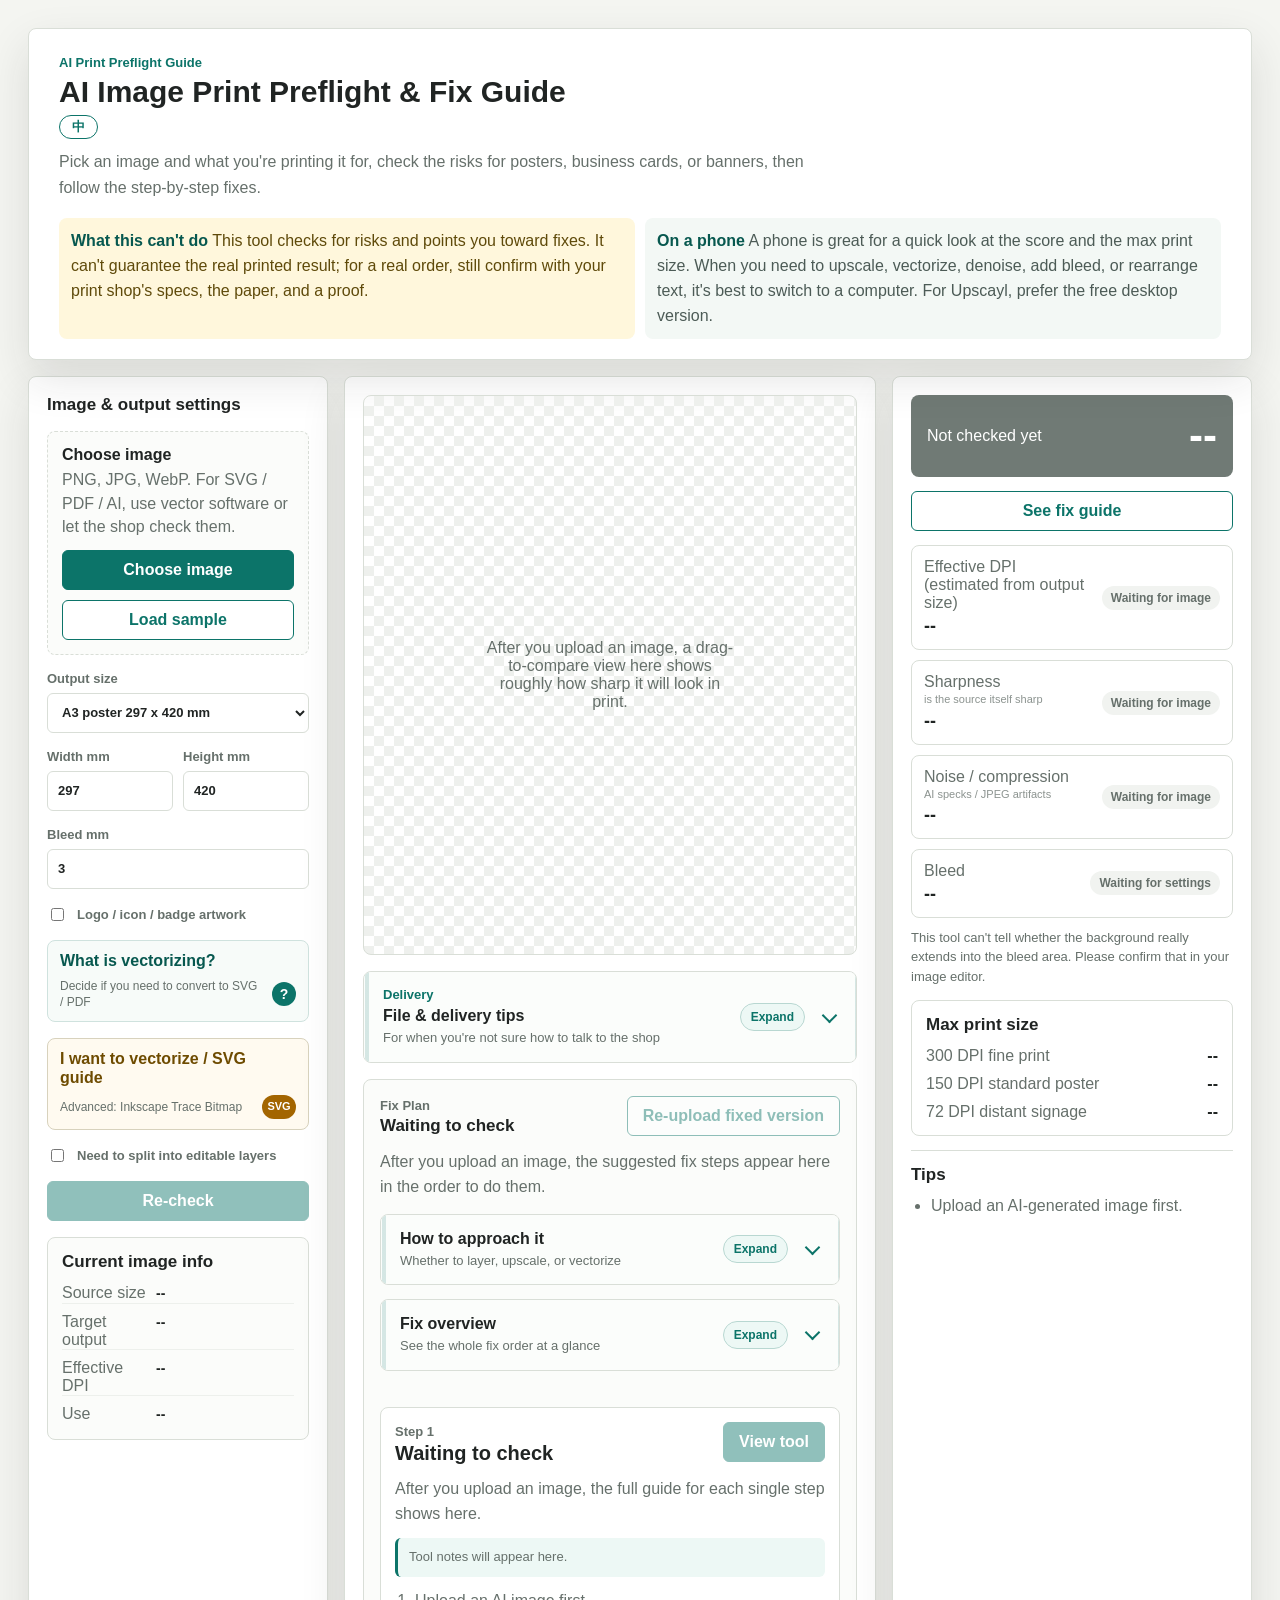
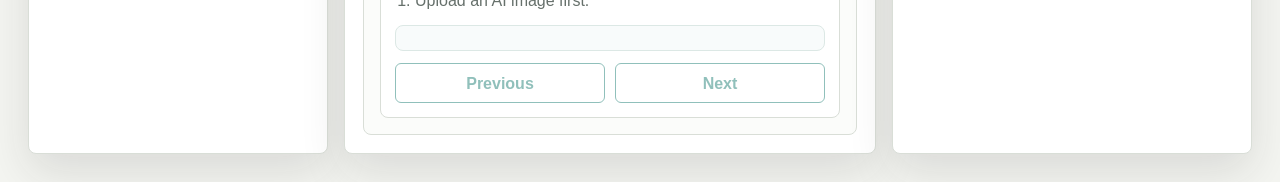
==== index.en.html @ 2667e07f "依專業印刷師回饋大改：尺寸驅動 DPI、印刷後預測對比、移除玄/假指標 - 有效 DPI 改為依輸出尺寸自動判定門檻（一般 300 為準，大圖才放寬），移除沒人懂的「觀看距離」下拉 - 中間預覽改成可" ====
<!doctype html>
<html lang="en">
  <head>
    <meta charset="utf-8" />
    <meta name="viewport" content="width=device-width, initial-scale=1" />
    <title>AI Image Print Preflight & Fix Guide</title>
    <link rel="stylesheet" href="styles.css" />
  </head>
  <body>
    <main class="app">
      <section class="workspace">
        <section class="hero-panel">
          <div class="hero-copy">
            <p class="eyebrow">AI Print Preflight Guide</p>
            <h1>AI Image Print Preflight & Fix Guide</h1>
            <a class="lang-switch" href="./index.html">中</a>
            <p>Pick an image and what you're printing it for, check the risks for posters, business cards, or banners, then follow the step-by-step fixes.</p>
          </div>
          <div class="hero-notes">
            <p><strong>What this can't do</strong> This tool checks for risks and points you toward fixes. It can't guarantee the real printed result; for a real order, still confirm with your print shop's specs, the paper, and a proof.</p>
            <p><strong>On a phone</strong> A phone is great for a quick look at the score and the max print size. When you need to upscale, vectorize, denoise, add bleed, or rearrange text, it's best to switch to a computer. For Upscayl, prefer the free desktop version.</p>
          </div>
        </section>

        <section class="content-grid">
          <aside class="settings">
            <h2>Image & output settings</h2>
            <div class="side-upload" id="dropZone">
              <input id="fileInput" type="file" accept="image/png,image/jpeg,image/webp" />
              <div>
                <strong>Choose image</strong>
                <span>PNG, JPG, WebP. For SVG / PDF / AI, use vector software or let the shop check them.</span>
              </div>
              <div class="side-upload-actions">
                <button class="primary-button" type="button" id="pickFile">Choose image</button>
                <button class="ghost-button" type="button" id="loadSample">Load sample</button>
              </div>
            </div>

            <label>
              Output size
              <select id="preset">
                <option value="a3">A3 poster 297 x 420 mm</option>
                <option value="a2">A2 poster 420 x 594 mm</option>
                <option value="a1">A1 poster 594 x 841 mm</option>
                <option value="business-card">Business card 90 x 54 mm</option>
                <option value="banner">Banner 3000 x 900 mm</option>
                <option value="custom">Custom size</option>
              </select>
            </label>

            <div class="two-cols">
              <label>
                Width mm
                <input id="widthMm" type="number" min="1" step="1" value="297" />
              </label>
              <label>
                Height mm
                <input id="heightMm" type="number" min="1" step="1" value="420" />
              </label>
            </div>

            <label>
              Bleed mm
              <input id="bleedMm" type="number" min="0" step="0.5" value="3" />
            </label>

            <div class="switch-row">
              <input id="isLogoAsset" type="checkbox" />
              <label for="isLogoAsset">Logo / icon / badge artwork</label>
            </div>

            <button class="inline-help-button" id="openVectorModal" type="button">
              <span>What is vectorizing?</span>
              <small>Decide if you need to convert to SVG / PDF</small>
            </button>

            <button class="inline-help-button secondary-help" id="openVectorTutorial" type="button">
              <span>I want to vectorize / SVG guide</span>
              <small>Advanced: Inkscape Trace Bitmap</small>
            </button>

            <div class="switch-row">
              <input id="needsEditableLayers" type="checkbox" />
              <label for="needsEditableLayers">Need to split into editable layers</label>
            </div>

            <button class="primary-button full" id="analyzeButton" type="button" disabled>Re-check</button>

            <div class="info-card side-info">
              <h2>Current image info</h2>
              <div class="info-grid">
                <div><span>Source size</span><strong id="infoPixels">--</strong></div>
                <div><span>Target output</span><strong id="infoTarget">--</strong></div>
                <div><span>Effective DPI</span><strong id="infoDpi">--</strong></div>
                <div><span>Use</span><strong id="infoUse">--</strong></div>
              </div>
            </div>
          </aside>

          <section class="preview">
            <div class="preview-frame" id="previewFrame">
              <div class="print-sim" id="printSim" hidden>
                <img class="sim-layer sim-actual" id="simActual" alt="" />
                <img class="sim-layer sim-ideal" id="previewImage" alt="" />
                <div class="sim-divider" id="simDivider"></div>
                <input id="simSlider" class="sim-slider" type="range" min="0" max="100" value="50" aria-label="Drag to compare sharpness" />
                <span class="sim-tag sim-tag-left" id="simTagLeft">On screen</span>
                <span class="sim-tag sim-tag-right" id="simTagRight">In print</span>
              </div>
              <div id="emptyState" class="empty-state">After you upload an image, a drag-to-compare view here shows roughly how sharp it will look in print.</div>
            </div>
            <p class="sim-caption" id="simCaption" hidden></p>
            <canvas id="analysisCanvas"></canvas>

            <details class="delivery-card compact-details">
              <summary>
                <span>
                  <p class="eyebrow">Delivery</p>
                  <strong>File & delivery tips</strong>
                  <small>For when you're not sure how to talk to the shop</small>
                </span>
                <em data-open="Collapse">Expand</em>
              </summary>
              <div class="details-body">
                <p class="eyebrow">Delivery</p>
                <h2>File & delivery tips</h2>
                <p>This tool doesn't create .ai files or print-ready PDFs for you. When you're new to printing, don't lead with a pile of pro spec terms. Just ask the print shop to confirm whether your adjusted image can be printed as-is, or to convert it to a printable format, and ask if there's an extra handling fee.</p>
                <div class="delivery-grid">
                  <article>
                    <h3>What to say (beginner-friendly)</h3>
                    <ul>
                      <li>"Could you help me confirm whether this image can be printed?"</li>
                      <li>"If it needs converting to a format you can print, please convert it and let me know the cost."</li>
                      <li>"If there's a problem with resolution, bleed, or trimming, just tell me what I need to change."</li>
                    </ul>
                  </article>
                </div>
              </div>
            </details>

            <div class="fix-card" id="fixCard">
              <div class="fix-heading">
                <div>
                  <p class="eyebrow">Fix Plan</p>
                  <h2 id="fixTitle">Waiting to check</h2>
                </div>
                <div class="fix-actions">
                  <button id="reuploadFixed" class="ghost-button" type="button" disabled>Re-upload fixed version</button>
                </div>
              </div>
              <p id="fixSummary">After you upload an image, the suggested fix steps appear here in the order to do them.</p>
              <details class="workflow-card compact-details">
                <summary>
                  <span>
                    <strong>How to approach it</strong>
                    <small>Whether to layer, upscale, or vectorize</small>
                  </span>
                  <em data-open="Collapse">Expand</em>
                </summary>
                <div class="details-body">
                  <p id="workflowSummary">After you upload an image, this suggests whether to split layers first, upscale first, or vectorize, based on your use.</p>
                  <ol id="workflowSteps">
                    <li>Upload an AI image first.</li>
                  </ol>
                </div>
              </details>
              <details class="fix-overview-card compact-details">
                <summary>
                  <span>
                    <strong>Fix overview</strong>
                    <small>See the whole fix order at a glance</small>
                  </span>
                  <em data-open="Collapse">Expand</em>
                </summary>
                <div class="details-body">
                  <ol class="fix-overview" id="fixSteps">
                    <li>Upload an AI image first.</li>
                  </ol>
                </div>
              </details>
              <div class="fix-tabs" id="fixTabs" role="tablist" aria-label="Fix step tabs"></div>
              <article class="fix-detail">
                <div class="fix-detail-heading">
                  <div>
                    <p class="eyebrow" id="fixStepLabel">Step 1</p>
                    <h3 id="fixStepTitle">Waiting to check</h3>
                  </div>
                  <button id="fixLink" class="primary-button" type="button" disabled>View tool</button>
                </div>
                <p id="fixStepSummary">After you upload an image, the full guide for each single step shows here.</p>
                <div class="trust-note" id="fixStepTrustNote">Tool notes will appear here.</div>
                <ol id="fixStepList">
                  <li>Upload an AI image first.</li>
                </ol>
                <div class="fix-extra-guides" id="fixExtraGuides"></div>
                <div class="step-nav">
                  <button id="fixPrev" class="ghost-button" type="button" disabled>Previous</button>
                  <button id="fixNext" class="ghost-button" type="button" disabled>Next</button>
                </div>
              </article>
            </div>
          </section>

          <section class="results">
            <div class="score-band" id="scoreBand">
              <span id="scoreLabel">Not checked yet</span>
              <strong id="scoreValue">--</strong>
            </div>

            <div class="report-actions">
              <a class="ghost-button jump-fix" href="#fixCard">See fix guide</a>
            </div>

            <div class="metric-list">
              <article class="metric">
                <div>
                  <span>Effective DPI (estimated from output size)</span>
                  <strong id="dpiMetric">--</strong>
                </div>
                <em id="dpiStatus">Waiting for image</em>
              </article>
              <article class="metric">
                <div>
                  <span>Sharpness<small>is the source itself sharp</small></span>
                  <strong id="sharpMetric">--</strong>
                </div>
                <em id="sharpStatus">Waiting for image</em>
              </article>
              <article class="metric">
                <div>
                  <span>Noise / compression<small>AI specks / JPEG artifacts</small></span>
                  <strong id="noiseMetric">--</strong>
                </div>
                <em id="noiseStatus">Waiting for image</em>
              </article>
              <article class="metric">
                <div>
                  <span>Bleed</span>
                  <strong id="bleedMetric">--</strong>
                </div>
                <em id="bleedStatus">Waiting for settings</em>
              </article>
            </div>

            <p class="small-note">This tool can't tell whether the background really extends into the bleed area. Please confirm that in your image editor.</p>

            <div class="print-size-card">
              <h2>Max print size</h2>
              <div class="size-list">
                <div><span>300 DPI fine print</span><strong id="size300">--</strong></div>
                <div><span>150 DPI standard poster</span><strong id="size150">--</strong></div>
                <div><span>72 DPI distant signage</span><strong id="size72">--</strong></div>
              </div>
            </div>

            <div class="advice">
              <h2>Tips</h2>
              <ul id="adviceList">
                <li>Upload an AI-generated image first.</li>
              </ul>
            </div>
          </section>
        </section>
      </section>
    </main>

    <div class="custom-modal-overlay" id="vectorModal" role="dialog" aria-modal="true" aria-labelledby="vectorModalTitle" hidden>
      <section class="custom-modal vector-modal" role="document">
        <button class="modal-close-button" id="closeVectorModal" type="button" aria-label="Close vectorizing help">×</button>
        <p class="eyebrow">Vector Guide</p>
        <h2 id="vectorModalTitle">What is vectorizing?</h2>
        <p class="modal-lead">Vectorizing redraws a pixel-based image like PNG / JPG into lines, nodes, and color shapes. Once it works, a logo, icon, or badge can be scaled up a lot without the edges going blurry from too few pixels. But it's an advanced option, not a must for printing; in most cases it's faster to raise the resolution first and export a high-resolution PNG / PDF.</p>
        <div class="vector-decision-grid">
          <section>
            <h3>Good candidates for vectorizing</h3>
            <ul>
              <li>Clear edges, clean background.</li>
              <li>Simple color blocks, roughly 8 to 16 colors.</li>
              <li>Logos, icons, badges, silhouettes, or flat symbols.</li>
            </ul>
          </section>
          <section>
            <h3>Don't force these</h3>
            <ul>
              <li>Thickly painted characters, photos, smoke, lots of light and shadow.</li>
              <li>Fine gradients or textures that turn into tons of color blocks.</li>
              <li>When the result looks messy or the file is huge, use a high-resolution PNG / PDF instead.</li>
            </ul>
          </section>
        </div>
        <div class="vector-modal-note">
          <strong>Do I still need to fix resolution after vectorizing?</strong>
          <p>If you've successfully converted to a clean, pure vector SVG / PDF, that graphic itself usually doesn't need a DPI fix. If your artwork still has a raster background, photos, or textures, or you'll export as PNG in the end, come back to this tool to check the resolution.</p>
        </div>
        <div class="modal-actions">
          <button class="ghost-button" id="openVectorTutorialFromModal" type="button">I want to vectorize</button>
          <button class="primary-button" id="vectorModalDone" type="button">Got it</button>
        </div>
      </section>
    </div>

    <div class="custom-modal-overlay" id="guideModal" role="dialog" aria-modal="true" aria-labelledby="guideModalTitle" hidden>
      <section class="custom-modal guide-modal" role="document">
        <button class="modal-close-button" id="closeGuideModal" type="button" aria-label="Close guide">×</button>
        <p class="eyebrow" id="guideModalEyebrow">Guide</p>
        <h2 id="guideModalTitle">Guide</h2>
        <p class="modal-lead" id="guideModalSummary"></p>
        <div class="guide-modal-content" id="guideModalContent"></div>
        <div class="modal-actions">
          <button class="primary-button" id="guideModalDone" type="button">Got it</button>
        </div>
      </section>
    </div>

    <dialog id="toolDialog" class="tool-dialog">
      <form method="dialog">
        <p class="eyebrow">Tool Notice</p>
        <h2 id="dialogTitle">Go to the fix tool</h2>
        <p id="dialogSummary"></p>
        <div class="trust-note" id="dialogTrustNote"></div>
        <div class="dialog-actions">
          <button class="ghost-button" value="cancel" type="submit">Maybe later</button>
          <button id="confirmOpenTool" class="primary-button" value="confirm" type="button">Go</button>
        </div>
      </form>
    </dialog>
    <script src="app.en.js"></script>
  </body>
</html>
---- styles.css ----
:root {
  --bg: #f4f5f1;
  --panel: #ffffff;
  --ink: #202423;
  --muted: #66706b;
  --line: #d9ded7;
  --accent: #0c7469;
  --accent-dark: #07584f;
  --amber: #a86405;
  --red: #b83232;
  --green: #168251;
  --shadow: 0 18px 45px rgba(32, 36, 35, 0.12);
}

* {
  box-sizing: border-box;
}

body {
  margin: 0;
  color: var(--ink);
  background: var(--bg);
  font-family: "Segoe UI", "Noto Sans TC", Arial, sans-serif;
}

html {
  scroll-behavior: smooth;
}

button,
input,
select {
  font: inherit;
}

button {
  line-height: 1.2;
}

.app {
  min-height: 100vh;
  padding: 28px;
}

.workspace {
  max-width: 1400px;
  margin: 0 auto;
}

.hero-panel,
.settings,
.preview,
.results {
  background: var(--panel);
  border: 1px solid var(--line);
  border-radius: 8px;
  box-shadow: var(--shadow);
}

.eyebrow {
  margin: 0 0 5px;
  color: var(--accent);
  font-size: 13px;
  font-weight: 700;
  letter-spacing: 0;
}

h1,
h2 {
  margin: 0;
  letter-spacing: 0;
}

h1 {
  font-size: 30px;
}

h2 {
  font-size: 17px;
}

.hero-panel {
  position: relative;
  display: grid;
  align-items: center;
  gap: 18px 24px;
  padding: 26px 30px 20px;
}

.hero-copy {
  min-width: 0;
}

.hero-copy p:last-child {
  max-width: 760px;
  margin: 10px 0 0;
  color: var(--muted);
  line-height: 1.6;
}

.hero-notes {
  display: grid;
  grid-template-columns: 1fr 1fr;
  gap: 10px;
}

.hero-notes p {
  margin: 0;
  border-radius: 8px;
  padding: 11px 12px;
  color: #4c5b56;
  background: #f3f8f5;
  line-height: 1.55;
}

.hero-notes p:first-child {
  color: #5f4a0a;
  background: #fff7dc;
}

.hero-notes strong {
  color: var(--accent-dark);
}

#fileInput {
  display: none;
}

.side-upload {
  display: flex;
  flex-direction: column;
  gap: 12px;
  border: 1px dashed var(--line);
  border-radius: 8px;
  padding: 14px;
  background: #fbfcfa;
}

.side-upload.dragging {
  border-color: var(--accent);
  background: #edf8f5;
}

.side-upload div:first-of-type {
  display: flex;
  flex-direction: column;
  gap: 4px;
}

.side-upload span {
  color: var(--muted);
  line-height: 1.45;
}

.side-upload-actions {
  display: grid;
  grid-template-columns: 1fr;
  gap: 10px;
}

.metric span,
.advice li,
label {
  color: var(--muted);
}

.primary-button,
.ghost-button {
  display: inline-grid;
  place-items: center;
  min-height: 40px;
  border: 1px solid var(--accent);
  border-radius: 6px;
  padding: 0 15px;
  cursor: pointer;
  font-weight: 700;
  text-align: center;
  text-decoration: none;
}

.primary-button {
  color: #fff;
  background: var(--accent);
}

.primary-button:hover {
  background: var(--accent-dark);
}

.ghost-button {
  color: var(--accent);
  background: #fff;
}

button:disabled {
  cursor: not-allowed;
  opacity: 0.45;
}

.content-grid {
  display: grid;
  grid-template-columns: 300px minmax(360px, 1fr) 360px;
  gap: 16px;
  margin-top: 16px;
}

.settings,
.preview,
.results {
  padding: 18px;
}

.settings {
  display: flex;
  flex-direction: column;
  gap: 16px;
}

label {
  display: flex;
  flex-direction: column;
  gap: 7px;
  font-size: 13px;
  font-weight: 700;
}

select,
input[type="number"] {
  width: 100%;
  min-height: 40px;
  border: 1px solid var(--line);
  border-radius: 6px;
  padding: 0 10px;
  color: var(--ink);
  background: #fff;
}

.two-cols {
  display: grid;
  grid-template-columns: 1fr 1fr;
  gap: 10px;
}

.switch-row {
  display: flex;
  align-items: center;
  gap: 10px;
}

.switch-row label {
  display: block;
}

.inline-help-button {
  display: grid;
  grid-template-columns: minmax(0, 1fr) auto;
  gap: 8px;
  align-items: center;
  width: 100%;
  min-height: 48px;
  border: 1px solid #cfe2de;
  border-radius: 8px;
  padding: 10px 12px;
  color: var(--accent-dark);
  background: #f7fbf9;
  cursor: pointer;
  text-align: left;
}

.inline-help-button::after {
  content: "?";
  display: grid;
  place-items: center;
  width: 24px;
  height: 24px;
  border-radius: 999px;
  color: #fff;
  background: var(--accent);
  font-size: 14px;
  font-weight: 700;
}

.inline-help-button:hover,
.inline-help-button:focus-visible {
  border-color: #9ec8c0;
  background: #edf8f5;
  outline: none;
}

.inline-help-button span,
.inline-help-button small {
  grid-column: 1;
}

.inline-help-button span {
  font-weight: 700;
}

.inline-help-button small {
  color: var(--muted);
  font-size: 12px;
  line-height: 1.35;
}

.inline-help-button.secondary-help {
  border-color: #d8d2bd;
  background: #fffaf0;
  color: #6e4b00;
}

.inline-help-button.secondary-help::after {
  content: "SVG";
  width: 34px;
  border-radius: 999px;
  background: #a36500;
  font-size: 11px;
}

.inline-help-button.secondary-help:hover,
.inline-help-button.secondary-help:focus-visible {
  border-color: #c8a96b;
  background: #fff4d8;
}

.full {
  width: 100%;
}

.preview {
  min-width: 0;
  display: flex;
  flex-direction: column;
  gap: 16px;
}

.preview-frame {
  position: relative;
  display: grid;
  place-items: center;
  min-height: 560px;
  overflow: hidden;
  border: 1px solid var(--line);
  border-radius: 8px;
  background:
    linear-gradient(45deg, #eef0ed 25%, transparent 25%),
    linear-gradient(-45deg, #eef0ed 25%, transparent 25%),
    linear-gradient(45deg, transparent 75%, #eef0ed 75%),
    linear-gradient(-45deg, transparent 75%, #eef0ed 75%);
  background-position: 0 0, 0 10px, 10px -10px, -10px 0;
  background-size: 20px 20px;
}

.info-card,
.workflow-card,
.delivery-card,
.fix-overview-card,
.print-size-card,
.report-card {
  border: 1px solid var(--line);
  border-radius: 8px;
  padding: 14px;
}

.info-grid {
  display: grid;
  grid-template-columns: repeat(4, 1fr);
  gap: 10px;
  margin-top: 12px;
}

.info-grid div {
  display: flex;
  flex-direction: column;
  gap: 4px;
  min-width: 0;
}

.info-grid span,
.small-note {
  color: var(--muted);
}

.info-grid strong {
  overflow-wrap: anywhere;
}

.side-info {
  background: #fbfcfa;
}

.side-info .info-grid {
  display: flex;
  flex-direction: column;
  gap: 0;
}

.side-info .info-grid div {
  display: grid;
  grid-template-columns: 86px minmax(0, 1fr);
  gap: 8px;
  border-top: 1px solid #edf0ec;
  padding: 9px 0 0;
}

.side-info .info-grid div:first-child {
  border-top: 0;
  padding-top: 0;
}

.side-info .info-grid strong {
  font-size: 14px;
  line-height: 1.4;
}

.compact-details {
  padding: 0;
  overflow: hidden;
  background: #fff;
  transition: border-color 0.15s ease, box-shadow 0.15s ease;
}

.compact-details summary {
  position: relative;
  display: grid;
  grid-template-columns: minmax(0, 1fr) auto 24px;
  gap: 12px;
  align-items: center;
  min-height: 62px;
  border: 1px solid transparent;
  padding: 14px 14px 14px 18px;
  cursor: pointer;
  list-style: none;
  background:
    linear-gradient(90deg, rgba(12, 116, 105, 0.16) 0 4px, transparent 4px),
    #fbfdfb;
  transition: background 0.15s ease, border-color 0.15s ease;
}

.compact-details:hover {
  border-color: #b8d7d1;
  box-shadow: 0 10px 28px rgba(32, 36, 35, 0.08);
}

.compact-details summary:hover,
.compact-details summary:focus-visible {
  background:
    linear-gradient(90deg, var(--accent) 0 4px, transparent 4px),
    #f1faf7;
  outline: none;
}

.compact-details summary::after {
  content: "";
  width: 9px;
  height: 9px;
  border-right: 2px solid var(--accent);
  border-bottom: 2px solid var(--accent);
  justify-self: center;
  transform: translateY(-2px) rotate(45deg);
  transition: transform 0.15s ease;
}

.compact-details summary::-webkit-details-marker {
  display: none;
}

.compact-details summary::marker {
  content: "";
}

.compact-details summary span {
  min-width: 0;
}

.compact-details summary strong {
  display: block;
}

.compact-details summary small {
  display: block;
  margin-top: 4px;
  color: var(--muted);
  font-size: 13px;
  line-height: 1.35;
}

.compact-details summary em {
  display: inline-grid;
  place-items: center;
  min-height: 28px;
  border: 1px solid #b8d7d1;
  border-radius: 999px;
  padding: 0 10px;
  color: var(--accent);
  background: #edf8f5;
  font-size: 12px;
  font-style: normal;
  font-weight: 700;
  text-align: right;
  white-space: nowrap;
}

.compact-details[open] summary em {
  color: #fff;
  background: var(--accent);
  font-size: 0;
}

.compact-details[open] summary em::before {
  content: attr(data-open);
  font-size: 13px;
}

.compact-details[open] summary::after {
  transform: translateY(2px) rotate(225deg);
}

.compact-details[open] summary {
  border-bottom: 1px solid var(--line);
  background:
    linear-gradient(90deg, var(--accent) 0 4px, transparent 4px),
    #f7fbf9;
}

.details-body {
  padding: 16px 18px 18px;
}

.workflow-card {
  background: #fffdfa;
}

.workflow-card p {
  margin: 10px 0 0;
  color: var(--muted);
  line-height: 1.55;
}

.workflow-card ol {
  display: grid;
  gap: 8px;
  margin: 12px 0 0;
  padding-left: 20px;
  color: var(--muted);
}

.workflow-card li {
  line-height: 1.55;
}

.delivery-card {
  background: #f8fbfb;
}

.delivery-card .details-body > p {
  margin: 8px 0 0;
  color: var(--muted);
  line-height: 1.6;
}

.delivery-grid {
  display: grid;
  grid-template-columns: 1fr;
  gap: 10px;
}

.delivery-grid article {
  border: 1px solid var(--line);
  border-radius: 8px;
  padding: 12px;
  background: #fff;
}

.delivery-grid h3 {
  margin: 0;
  font-size: 15px;
}

.delivery-grid ul {
  display: flex;
  flex-direction: column;
  gap: 7px;
  margin: 10px 0 0;
  padding-left: 18px;
  color: var(--muted);
}

.delivery-grid li {
  line-height: 1.5;
}

.print-sim {
  position: relative;
  max-width: 100%;
  overflow: hidden;
  border-radius: 6px;
  box-shadow: 0 1px 6px rgba(0, 0, 0, 0.18);
  touch-action: none;
  background: #fff;
}

.sim-layer {
  position: absolute;
  inset: 0;
  width: 100%;
  height: 100%;
  display: block;
  object-fit: fill;
}

#previewImage {
  z-index: 2;
}

.sim-actual {
  z-index: 1;
}

.sim-divider {
  position: absolute;
  top: 0;
  bottom: 0;
  width: 2px;
  margin-left: -1px;
  background: #fff;
  box-shadow: 0 0 0 1px rgba(0, 0, 0, 0.45);
  pointer-events: none;
  z-index: 3;
}

.sim-slider {
  position: absolute;
  left: 0;
  top: 50%;
  transform: translateY(-50%);
  width: 100%;
  height: 44px;
  margin: 0;
  background: transparent;
  -webkit-appearance: none;
  appearance: none;
  cursor: ew-resize;
  z-index: 4;
}

.sim-slider::-webkit-slider-runnable-track {
  background: transparent;
  height: 44px;
}

.sim-slider::-moz-range-track {
  background: transparent;
  height: 44px;
}

.sim-slider::-webkit-slider-thumb {
  -webkit-appearance: none;
  appearance: none;
  width: 24px;
  height: 24px;
  border-radius: 50%;
  background: #fff;
  border: 2px solid var(--accent);
  cursor: ew-resize;
  box-shadow: 0 1px 3px rgba(0, 0, 0, 0.35);
}

.sim-slider::-moz-range-thumb {
  width: 24px;
  height: 24px;
  border-radius: 50%;
  background: #fff;
  border: 2px solid var(--accent);
  cursor: ew-resize;
  box-shadow: 0 1px 3px rgba(0, 0, 0, 0.35);
}

.sim-tag {
  position: absolute;
  top: 10px;
  max-width: 46%;
  padding: 6px 12px;
  font-size: 15px;
  font-weight: 600;
  line-height: 1.2;
  border-radius: 999px;
  background: rgba(0, 0, 0, 0.62);
  color: #fff;
  pointer-events: none;
  z-index: 3;
  transition: opacity 0.12s ease;
}

.sim-tag-left {
  left: 8px;
}

.sim-tag-right {
  right: 8px;
}

.sim-caption {
  margin: 0;
  font-size: 13px;
  line-height: 1.55;
  color: var(--muted);
}

.empty-state {
  max-width: 250px;
  color: var(--muted);
  text-align: center;
}

#analysisCanvas {
  display: none;
}

.results {
  display: flex;
  flex-direction: column;
  gap: 14px;
}

.score-band {
  display: grid;
  grid-template-columns: 1fr auto;
  align-items: center;
  min-height: 82px;
  border-radius: 8px;
  padding: 16px;
  color: #fff;
  background: #707a75;
}

.score-band strong {
  font-size: 42px;
}

.score-band.green {
  background: var(--green);
}

.score-band.yellow {
  background: var(--amber);
}

.score-band.red {
  background: var(--red);
}

.report-card {
  display: flex;
  flex-direction: column;
  gap: 12px;
  background: #f7fbf9;
}

.report-card p {
  margin: 8px 0 0;
  color: var(--muted);
  line-height: 1.55;
}

.metric-list {
  display: flex;
  flex-direction: column;
  gap: 10px;
}

.report-actions {
  display: grid;
  grid-template-columns: 1fr 1fr;
  gap: 10px;
}

.jump-fix {
  grid-column: 1 / -1;
}

.size-list {
  display: flex;
  flex-direction: column;
  gap: 10px;
  margin-top: 12px;
}

.small-note {
  margin: -4px 0 0;
  font-size: 13px;
  line-height: 1.5;
}

.size-list div {
  display: grid;
  grid-template-columns: 1fr auto;
  gap: 12px;
  align-items: center;
  color: var(--muted);
}

.size-list strong {
  color: var(--ink);
  white-space: nowrap;
}

.metric {
  display: grid;
  grid-template-columns: 1fr auto;
  gap: 12px;
  align-items: center;
  border: 1px solid var(--line);
  border-radius: 8px;
  padding: 12px;
}

.metric div {
  display: flex;
  flex-direction: column;
  gap: 4px;
}

.metric span {
  display: flex;
  flex-direction: column;
  gap: 1px;
}

.metric span small {
  font-size: 11px;
  line-height: 1.3;
  opacity: 0.75;
}

.metric strong {
  font-size: 18px;
}

.metric em {
  border-radius: 999px;
  padding: 5px 9px;
  color: var(--muted);
  background: #f1f3f0;
  font-size: 12px;
  font-style: normal;
  font-weight: 700;
  white-space: nowrap;
}

.metric em.green {
  color: var(--green);
  background: #e6f4ed;
}

.metric em.yellow {
  color: var(--amber);
  background: #fff3dc;
}

.metric em.red {
  color: var(--red);
  background: #fdeaea;
}

.advice {
  border-top: 1px solid var(--line);
  padding-top: 14px;
}

.advice ul {
  display: flex;
  flex-direction: column;
  gap: 9px;
  margin: 12px 0 0;
  padding-left: 20px;
}

.fix-card {
  scroll-margin-top: 16px;
  display: flex;
  flex-direction: column;
  gap: 14px;
  border: 1px solid var(--line);
  border-radius: 8px;
  padding: 16px;
  background: #fbfcfa;
}

.fix-heading {
  display: grid;
  grid-template-columns: 1fr auto;
  gap: 14px;
  align-items: start;
}

.fix-card p {
  margin: 0;
  color: var(--muted);
  line-height: 1.55;
}

.trust-note {
  border-left: 3px solid var(--accent);
  padding: 9px 11px;
  color: var(--muted);
  background: #edf8f5;
  border-radius: 6px;
  font-size: 13px;
  line-height: 1.55;
}

body.modal-open {
  overflow: hidden;
}

.custom-modal-overlay {
  position: fixed;
  inset: 0;
  z-index: 20;
  display: grid;
  place-items: center;
  padding: 24px;
  background: rgba(17, 24, 22, 0.48);
}

.custom-modal-overlay[hidden] {
  display: none;
}

.custom-modal {
  position: relative;
  width: min(720px, 100%);
  max-height: min(760px, calc(100vh - 48px));
  overflow: auto;
  border: 1px solid #cddbd7;
  border-radius: 8px;
  padding: 24px;
  color: var(--ink);
  background: var(--panel);
  box-shadow: 0 28px 70px rgba(17, 24, 22, 0.24);
}

.modal-close-button {
  position: absolute;
  top: 14px;
  right: 14px;
  display: grid;
  place-items: center;
  width: 34px;
  height: 34px;
  border: 1px solid var(--line);
  border-radius: 999px;
  color: var(--muted);
  background: #fff;
  cursor: pointer;
  font-size: 22px;
  line-height: 1;
}

.modal-close-button:hover,
.modal-close-button:focus-visible {
  color: var(--accent-dark);
  border-color: #9ec8c0;
  background: #edf8f5;
  outline: none;
}

.modal-lead {
  margin: 12px 0 0;
  color: var(--muted);
  line-height: 1.65;
}

.vector-decision-grid {
  display: grid;
  grid-template-columns: 1fr 1fr;
  gap: 12px;
  margin-top: 18px;
}

.vector-decision-grid section {
  border: 1px solid var(--line);
  border-radius: 8px;
  padding: 14px;
  background: #fbfcfa;
}

.vector-decision-grid h3 {
  margin: 0;
  font-size: 16px;
}

.vector-decision-grid ul {
  display: flex;
  flex-direction: column;
  gap: 8px;
  margin: 12px 0 0;
  padding-left: 20px;
  color: var(--muted);
  line-height: 1.55;
}

.vector-modal-note {
  margin-top: 16px;
  border-left: 4px solid var(--accent);
  border-radius: 8px;
  padding: 13px 14px;
  background: #edf8f5;
}

.vector-modal-note p {
  margin: 8px 0 0;
  color: var(--muted);
  line-height: 1.6;
}

.guide-modal-content {
  display: grid;
  gap: 12px;
  margin-top: 18px;
}

.guide-version-note {
  margin: 0;
  border-left: 3px solid #d7b45a;
  border-radius: 8px;
  padding: 10px 12px;
  color: #665224;
  background: #fff7dc;
  line-height: 1.55;
}

.guide-modal-content section {
  border: 1px solid var(--line);
  border-radius: 8px;
  padding: 14px;
  background: #fbfcfa;
}

.guide-modal-content h3 {
  margin: 0;
  font-size: 16px;
}

.guide-modal-content ul {
  display: flex;
  flex-direction: column;
  gap: 8px;
  margin: 12px 0 0;
  padding-left: 20px;
  color: var(--muted);
  line-height: 1.55;
}

.modal-actions {
  display: flex;
  justify-content: flex-end;
  margin-top: 18px;
}

.tool-dialog {
  width: min(560px, calc(100vw - 28px));
  border: 1px solid var(--line);
  border-radius: 8px;
  padding: 0;
  color: var(--ink);
  background: var(--panel);
  box-shadow: var(--shadow);
}

.tool-dialog::backdrop {
  background: rgba(17, 24, 22, 0.5);
}

.tool-dialog form {
  display: flex;
  flex-direction: column;
  gap: 14px;
  padding: 20px;
}

.tool-dialog p {
  margin: 0;
  color: var(--muted);
  line-height: 1.6;
}

.dialog-actions {
  display: flex;
  justify-content: flex-end;
  gap: 10px;
}

.fix-detail ol,
.fix-overview {
  columns: 2;
  column-gap: 34px;
  margin: 0;
  padding-left: 20px;
  color: var(--muted);
}

.workflow-card ol {
  columns: 1;
}

.fix-overview-card {
  background: #fffdfa;
}

.fix-overview {
  columns: 1;
}

.fix-card li {
  break-inside: avoid;
  margin: 0 0 8px;
  line-height: 1.55;
}

.fix-actions {
  display: flex;
  justify-content: flex-end;
}

.fix-tabs {
  display: flex;
  gap: 8px;
  overflow-x: auto;
  padding: 2px 0 6px;
}

.fix-tab {
  flex: 0 0 auto;
  max-width: min(72vw, 290px);
  min-height: 38px;
  border: 1px solid var(--line);
  border-radius: 999px;
  padding: 0 13px;
  color: var(--muted);
  background: #fff;
  font: inherit;
  font-weight: 700;
  overflow: hidden;
  text-overflow: ellipsis;
  white-space: nowrap;
  cursor: pointer;
}

.fix-tab[aria-selected="true"] {
  color: #fff;
  border-color: var(--accent);
  background: var(--accent);
}

.fix-detail {
  display: flex;
  flex-direction: column;
  gap: 12px;
  border: 1px solid var(--line);
  border-radius: 8px;
  padding: 14px;
  background: #fff;
}

.fix-detail-heading {
  display: grid;
  grid-template-columns: 1fr auto;
  gap: 12px;
  align-items: start;
}

.fix-detail h3 {
  margin: 0;
  font-size: 20px;
}

.fix-detail ol {
  columns: 2;
}

.fix-extra-guides {
  border: 1px solid #dce8e5;
  border-radius: 8px;
  padding: 12px;
  background: #f8fbfb;
}

.fix-extra-guides[hidden] {
  display: none;
}

.fix-extra-guides p {
  margin: 0 0 10px;
  color: var(--muted);
  font-size: 13px;
}

.guide-chip-list {
  display: flex;
  flex-wrap: wrap;
  gap: 8px;
}

.guide-chip {
  min-height: 34px;
  border: 1px solid #b8d7d1;
  border-radius: 999px;
  padding: 0 12px;
  color: var(--accent-dark);
  background: #fff;
  cursor: pointer;
  font-weight: 700;
}

.guide-chip:hover,
.guide-chip:focus-visible {
  color: #fff;
  border-color: var(--accent);
  background: var(--accent);
  outline: none;
}

.step-nav {
  display: grid;
  grid-template-columns: 1fr 1fr;
  gap: 10px;
}

.primary-link {
  display: inline-grid;
  place-items: center;
  min-height: 40px;
  border: 1px solid var(--accent);
  border-radius: 6px;
  padding: 0 12px;
  color: #fff;
  background: var(--accent);
  font-weight: 700;
  text-align: center;
  text-decoration: none;
}

.primary-link:hover {
  background: var(--accent-dark);
}

.primary-link.disabled {
  pointer-events: none;
  opacity: 0.45;
}

@media (max-width: 1100px) {
  .content-grid {
    grid-template-columns: 1fr;
  }

  .preview-frame {
    min-height: 420px;
  }

  .info-grid {
    grid-template-columns: repeat(2, 1fr);
  }

  .fix-overview {
    columns: 1;
  }
}

@media (max-width: 640px) {
  .app {
    padding: 14px;
  }

  .content-grid {
    gap: 12px;
  }

  .settings {
    order: 1;
  }

  .results {
    order: 2;
  }

  .preview {
    order: 3;
  }

  .settings,
  .preview,
  .results {
    padding: 14px;
  }

  .hero-panel {
    grid-template-columns: 1fr;
    padding: 22px 16px 16px;
  }

  .hero-notes {
    grid-template-columns: 1fr;
  }

  h1 {
    font-size: 24px;
  }

  .hero-copy p:last-child,
  .hero-notes {
    font-size: 14px;
  }

  .side-upload-actions button,
  .report-actions button,
  .fix-actions button,
  .fix-detail-heading button,
  .step-nav button {
    width: 100%;
    min-height: 44px;
  }

  .preview-frame {
    min-height: 280px;
  }

  .score-band {
    min-height: 72px;
  }

  .score-band strong {
    font-size: 38px;
  }

  .two-cols {
    grid-template-columns: 1fr;
  }

  .fix-actions {
    justify-content: stretch;
  }

  .report-actions,
  .info-grid,
  .delivery-grid {
    grid-template-columns: 1fr;
  }

  .custom-modal-overlay {
    padding: 14px;
  }

  .custom-modal {
    max-height: calc(100vh - 28px);
    padding: 20px 16px 16px;
  }

  .vector-decision-grid {
    grid-template-columns: 1fr;
  }

  .modal-actions {
    justify-content: stretch;
  }

  .modal-actions button {
    width: 100%;
  }

  .guide-chip-list {
    flex-direction: column;
  }

  .guide-chip {
    width: 100%;
  }

  .compact-details summary {
    grid-template-columns: minmax(0, 1fr) auto 22px;
    gap: 9px;
  }

  .compact-details summary em {
    padding: 0 8px;
  }

  .fix-detail ol,
  .fix-overview {
    columns: 1;
  }

  .fix-heading {
    grid-template-columns: 1fr;
  }

  .fix-detail-heading,
  .step-nav {
    grid-template-columns: 1fr;
  }

  .dialog-actions {
    flex-direction: column-reverse;
  }
}

.lang-switch {
  display: inline-block;
  margin-top: 6px;
  padding: 2px 12px;
  border: 1px solid var(--accent);
  border-radius: 999px;
  color: var(--accent);
  font-size: 13px;
  font-weight: 600;
  text-decoration: none;
  transition: background 0.15s ease, color 0.15s ease;
}

.lang-switch:hover {
  background: var(--accent);
  color: #fff;
}
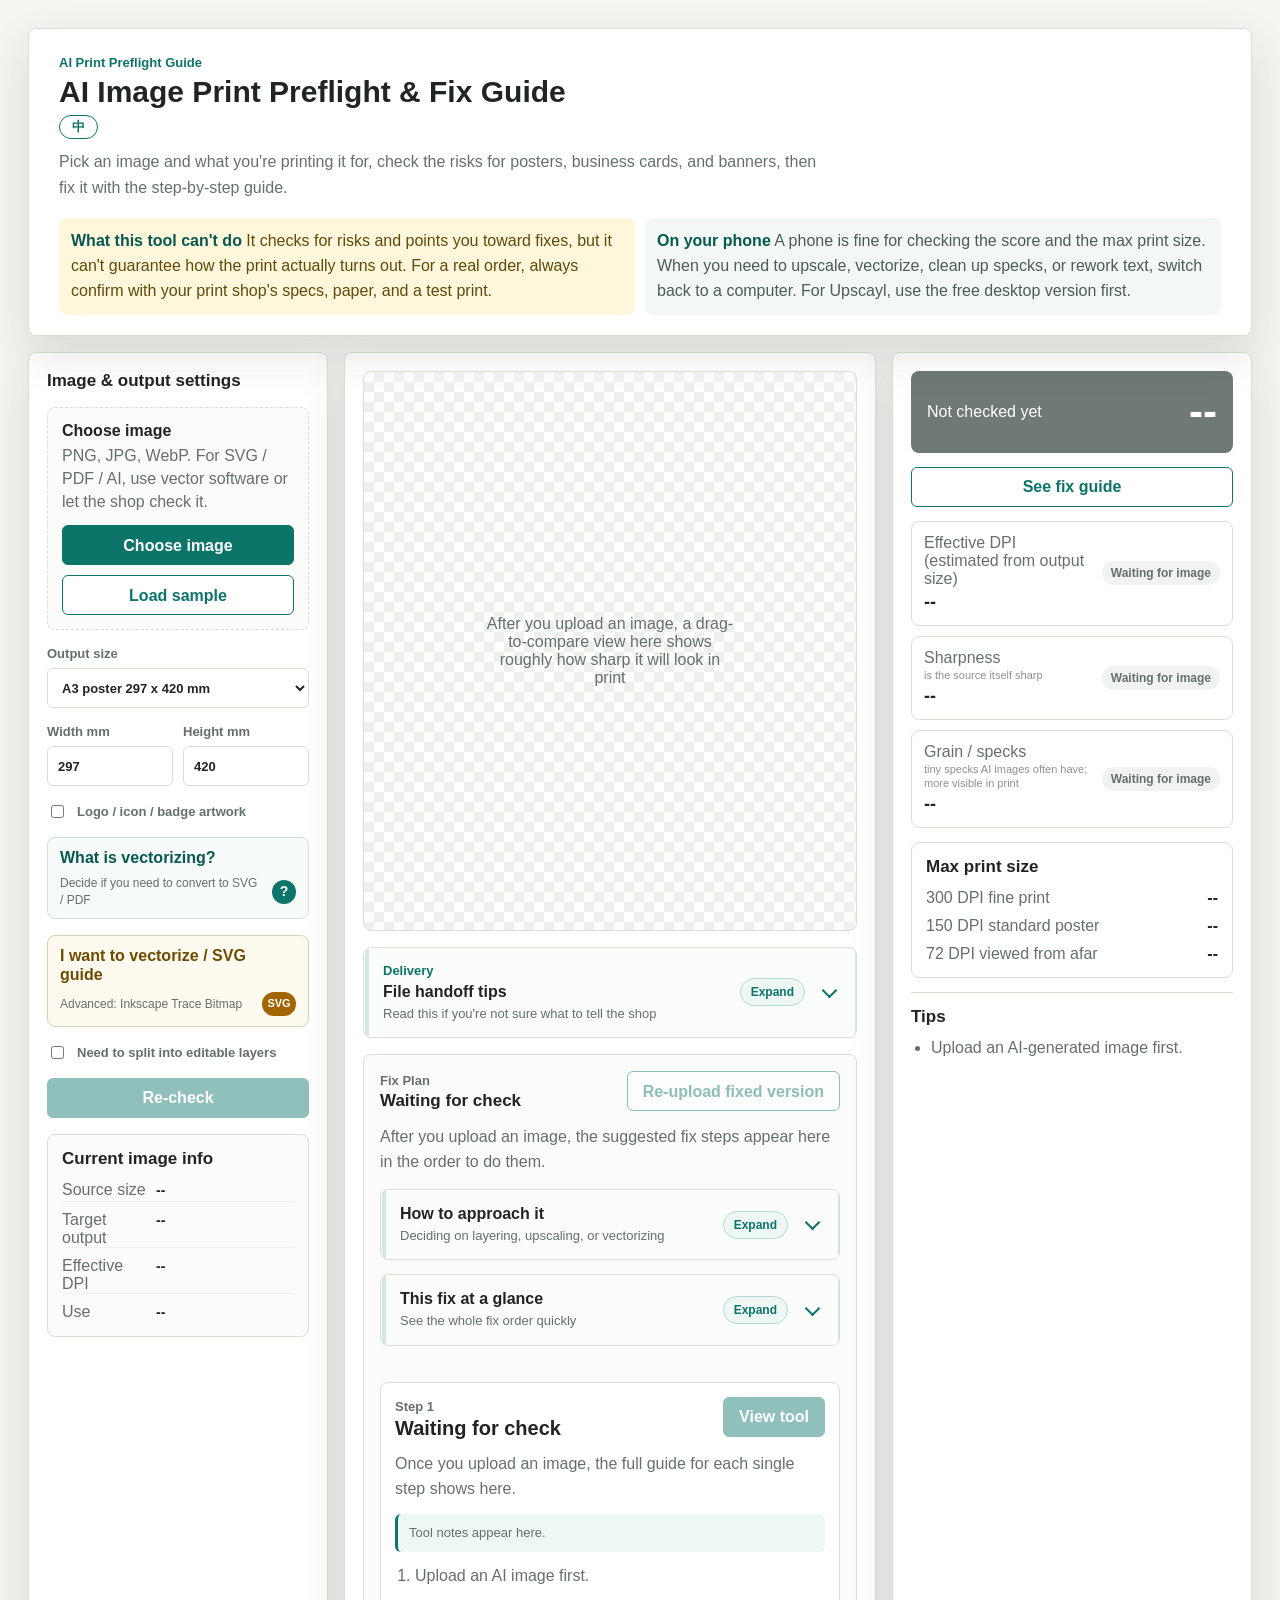
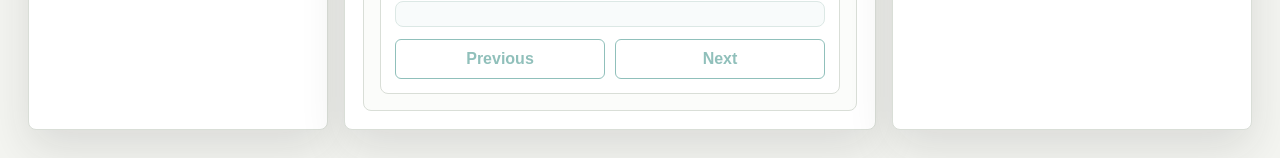
==== commit f2165363: "噪點改白話「顆粒/髒點」、移除無意義的出血計分；同步 EN 與 README - 「雜訊/降噪」對外行（含傳統印刷師）看不懂：改框成「顆粒 / 髒點」並點明是 AI 圖特有，動作改「清掉/清一下」，P" ====
--- a/index.en.html
+++ b/index.en.html
@@ -14,11 +14,11 @@
             <p class="eyebrow">AI Print Preflight Guide</p>
             <h1>AI Image Print Preflight & Fix Guide</h1>
             <a class="lang-switch" href="./index.html">中</a>
-            <p>Pick an image and what you're printing it for, check the risks for posters, business cards, or banners, then follow the step-by-step fixes.</p>
+            <p>Pick an image and what you're printing it for, check the risks for posters, business cards, and banners, then fix it with the step-by-step guide.</p>
           </div>
           <div class="hero-notes">
-            <p><strong>What this can't do</strong> This tool checks for risks and points you toward fixes. It can't guarantee the real printed result; for a real order, still confirm with your print shop's specs, the paper, and a proof.</p>
-            <p><strong>On a phone</strong> A phone is great for a quick look at the score and the max print size. When you need to upscale, vectorize, denoise, add bleed, or rearrange text, it's best to switch to a computer. For Upscayl, prefer the free desktop version.</p>
+            <p><strong>What this tool can't do</strong> It checks for risks and points you toward fixes, but it can't guarantee how the print actually turns out. For a real order, always confirm with your print shop's specs, paper, and a test print.</p>
+            <p><strong>On your phone</strong> A phone is fine for checking the score and the max print size. When you need to upscale, vectorize, clean up specks, or rework text, switch back to a computer. For Upscayl, use the free desktop version first.</p>
           </div>
         </section>
 
@@ -29,7 +29,7 @@
               <input id="fileInput" type="file" accept="image/png,image/jpeg,image/webp" />
               <div>
                 <strong>Choose image</strong>
-                <span>PNG, JPG, WebP. For SVG / PDF / AI, use vector software or let the shop check them.</span>
+                <span>PNG, JPG, WebP. For SVG / PDF / AI, use vector software or let the shop check it.</span>
               </div>
               <div class="side-upload-actions">
                 <button class="primary-button" type="button" id="pickFile">Choose image</button>
@@ -60,11 +60,6 @@
               </label>
             </div>
 
-            <label>
-              Bleed mm
-              <input id="bleedMm" type="number" min="0" step="0.5" value="3" />
-            </label>
-
             <div class="switch-row">
               <input id="isLogoAsset" type="checkbox" />
               <label for="isLogoAsset">Logo / icon / badge artwork</label>
@@ -108,7 +103,7 @@
                 <span class="sim-tag sim-tag-left" id="simTagLeft">On screen</span>
                 <span class="sim-tag sim-tag-right" id="simTagRight">In print</span>
               </div>
-              <div id="emptyState" class="empty-state">After you upload an image, a drag-to-compare view here shows roughly how sharp it will look in print.</div>
+              <div id="emptyState" class="empty-state">After you upload an image, a drag-to-compare view here shows roughly how sharp it will look in print</div>
             </div>
             <p class="sim-caption" id="simCaption" hidden></p>
             <canvas id="analysisCanvas"></canvas>
@@ -117,22 +112,22 @@
               <summary>
                 <span>
                   <p class="eyebrow">Delivery</p>
-                  <strong>File & delivery tips</strong>
-                  <small>For when you're not sure how to talk to the shop</small>
+                  <strong>File handoff tips</strong>
+                  <small>Read this if you're not sure what to tell the shop</small>
                 </span>
                 <em data-open="Collapse">Expand</em>
               </summary>
               <div class="details-body">
                 <p class="eyebrow">Delivery</p>
-                <h2>File & delivery tips</h2>
-                <p>This tool doesn't create .ai files or print-ready PDFs for you. When you're new to printing, don't lead with a pile of pro spec terms. Just ask the print shop to confirm whether your adjusted image can be printed as-is, or to convert it to a printable format, and ask if there's an extra handling fee.</p>
+                <h2>File handoff tips</h2>
+                <p>This tool doesn't produce .ai files or print-grade PDFs directly. When you're new to printing, don't lead with a pile of pro spec jargon. Just ask the shop to confirm whether your adjusted image can be printed as-is, or to convert it to a printable format for you, and ask if there's an extra handling fee.</p>
                 <div class="delivery-grid">
                   <article>
-                    <h3>What to say (beginner-friendly)</h3>
+                    <h3>What to say to the shop</h3>
                     <ul>
                       <li>"Could you help me confirm whether this image can be printed?"</li>
-                      <li>"If it needs converting to a format you can print, please convert it and let me know the cost."</li>
-                      <li>"If there's a problem with resolution, bleed, or trimming, just tell me what I need to change."</li>
+                      <li>"If it needs to be converted to a format you can print, please convert it and let me know the cost."</li>
+                      <li>"If there's any problem with resolution, bleed, or cropping, just tell me what I need to change."</li>
                     </ul>
                   </article>
                 </div>
@@ -143,7 +138,7 @@
               <div class="fix-heading">
                 <div>
                   <p class="eyebrow">Fix Plan</p>
-                  <h2 id="fixTitle">Waiting to check</h2>
+                  <h2 id="fixTitle">Waiting for check</h2>
                 </div>
                 <div class="fix-actions">
                   <button id="reuploadFixed" class="ghost-button" type="button" disabled>Re-upload fixed version</button>
@@ -154,12 +149,12 @@
                 <summary>
                   <span>
                     <strong>How to approach it</strong>
-                    <small>Whether to layer, upscale, or vectorize</small>
+                    <small>Deciding on layering, upscaling, or vectorizing</small>
                   </span>
                   <em data-open="Collapse">Expand</em>
                 </summary>
                 <div class="details-body">
-                  <p id="workflowSummary">After you upload an image, this suggests whether to split layers first, upscale first, or vectorize, based on your use.</p>
+                  <p id="workflowSummary">After you upload an image, this suggests whether to layer first, upscale first, or whether you need to vectorize, based on your use.</p>
                   <ol id="workflowSteps">
                     <li>Upload an AI image first.</li>
                   </ol>
@@ -168,8 +163,8 @@
               <details class="fix-overview-card compact-details">
                 <summary>
                   <span>
-                    <strong>Fix overview</strong>
-                    <small>See the whole fix order at a glance</small>
+                    <strong>This fix at a glance</strong>
+                    <small>See the whole fix order quickly</small>
                   </span>
                   <em data-open="Collapse">Expand</em>
                 </summary>
@@ -184,12 +179,12 @@
                 <div class="fix-detail-heading">
                   <div>
                     <p class="eyebrow" id="fixStepLabel">Step 1</p>
-                    <h3 id="fixStepTitle">Waiting to check</h3>
+                    <h3 id="fixStepTitle">Waiting for check</h3>
                   </div>
                   <button id="fixLink" class="primary-button" type="button" disabled>View tool</button>
                 </div>
-                <p id="fixStepSummary">After you upload an image, the full guide for each single step shows here.</p>
-                <div class="trust-note" id="fixStepTrustNote">Tool notes will appear here.</div>
+                <p id="fixStepSummary">Once you upload an image, the full guide for each single step shows here.</p>
+                <div class="trust-note" id="fixStepTrustNote">Tool notes appear here.</div>
                 <ol id="fixStepList">
                   <li>Upload an AI image first.</li>
                 </ol>
@@ -229,28 +224,19 @@
               </article>
               <article class="metric">
                 <div>
-                  <span>Noise / compression<small>AI specks / JPEG artifacts</small></span>
+                  <span>Grain / specks<small>tiny specks AI images often have; more visible in print</small></span>
                   <strong id="noiseMetric">--</strong>
                 </div>
                 <em id="noiseStatus">Waiting for image</em>
               </article>
-              <article class="metric">
-                <div>
-                  <span>Bleed</span>
-                  <strong id="bleedMetric">--</strong>
-                </div>
-                <em id="bleedStatus">Waiting for settings</em>
-              </article>
-            </div>
-
-            <p class="small-note">This tool can't tell whether the background really extends into the bleed area. Please confirm that in your image editor.</p>
+            </div>
 
             <div class="print-size-card">
               <h2>Max print size</h2>
               <div class="size-list">
                 <div><span>300 DPI fine print</span><strong id="size300">--</strong></div>
                 <div><span>150 DPI standard poster</span><strong id="size150">--</strong></div>
-                <div><span>72 DPI distant signage</span><strong id="size72">--</strong></div>
+                <div><span>72 DPI viewed from afar</span><strong id="size72">--</strong></div>
               </div>
             </div>
 
@@ -267,31 +253,31 @@
 
     <div class="custom-modal-overlay" id="vectorModal" role="dialog" aria-modal="true" aria-labelledby="vectorModalTitle" hidden>
       <section class="custom-modal vector-modal" role="document">
-        <button class="modal-close-button" id="closeVectorModal" type="button" aria-label="Close vectorizing help">×</button>
+        <button class="modal-close-button" id="closeVectorModal" type="button" aria-label="Close vectorizing guide">×</button>
         <p class="eyebrow">Vector Guide</p>
         <h2 id="vectorModalTitle">What is vectorizing?</h2>
-        <p class="modal-lead">Vectorizing redraws a pixel-based image like PNG / JPG into lines, nodes, and color shapes. Once it works, a logo, icon, or badge can be scaled up a lot without the edges going blurry from too few pixels. But it's an advanced option, not a must for printing; in most cases it's faster to raise the resolution first and export a high-resolution PNG / PDF.</p>
+        <p class="modal-lead">Vectorizing redraws a pixel-based bitmap like a PNG / JPG into lines, nodes, and color shapes. Once it works, a logo, icon, or badge can be scaled up huge without the edges getting blurry from too few pixels. But it's an advanced option, not a must for printing. In most cases, raising the resolution and exporting a high-res PNG / PDF is faster.</p>
         <div class="vector-decision-grid">
           <section>
-            <h3>Good candidates for vectorizing</h3>
+            <h3>Worth considering vectorizing</h3>
             <ul>
               <li>Clear edges, clean background.</li>
-              <li>Simple color blocks, roughly 8 to 16 colors.</li>
+              <li>Simple color areas, about 8 to 16 colors.</li>
               <li>Logos, icons, badges, silhouettes, or flat symbols.</li>
             </ul>
           </section>
           <section>
-            <h3>Don't force these</h3>
+            <h3>Don't force a conversion</h3>
             <ul>
-              <li>Thickly painted characters, photos, smoke, lots of light and shadow.</li>
-              <li>Fine gradients or textures that turn into tons of color blocks.</li>
-              <li>When the result looks messy or the file is huge, use a high-resolution PNG / PDF instead.</li>
+              <li>Heavily painted characters, photos, smoke, lots of light and shadow.</li>
+              <li>Fine gradients or textures turn into tons of color shapes.</li>
+              <li>If the result looks messy or the file gets heavy, use a high-res PNG / PDF instead.</li>
             </ul>
           </section>
         </div>
         <div class="vector-modal-note">
-          <strong>Do I still need to fix resolution after vectorizing?</strong>
-          <p>If you've successfully converted to a clean, pure vector SVG / PDF, that graphic itself usually doesn't need a DPI fix. If your artwork still has a raster background, photos, or textures, or you'll export as PNG in the end, come back to this tool to check the resolution.</p>
+          <strong>After vectorizing, do I still need to fix resolution?</strong>
+          <p>If you've already converted it to a clean, pure-vector SVG / PDF, that graphic itself usually doesn't need a DPI fix. If your artwork still has a bitmap background, photos, or texture, or you'll export as PNG in the end, come back to this tool to check the resolution.</p>
         </div>
         <div class="modal-actions">
           <button class="ghost-button" id="openVectorTutorialFromModal" type="button">I want to vectorize</button>
@@ -316,7 +302,7 @@
     <dialog id="toolDialog" class="tool-dialog">
       <form method="dialog">
         <p class="eyebrow">Tool Notice</p>
-        <h2 id="dialogTitle">Go to the fix tool</h2>
+        <h2 id="dialogTitle">Go to fix tool</h2>
         <p id="dialogSummary"></p>
         <div class="trust-note" id="dialogTrustNote"></div>
         <div class="dialog-actions">
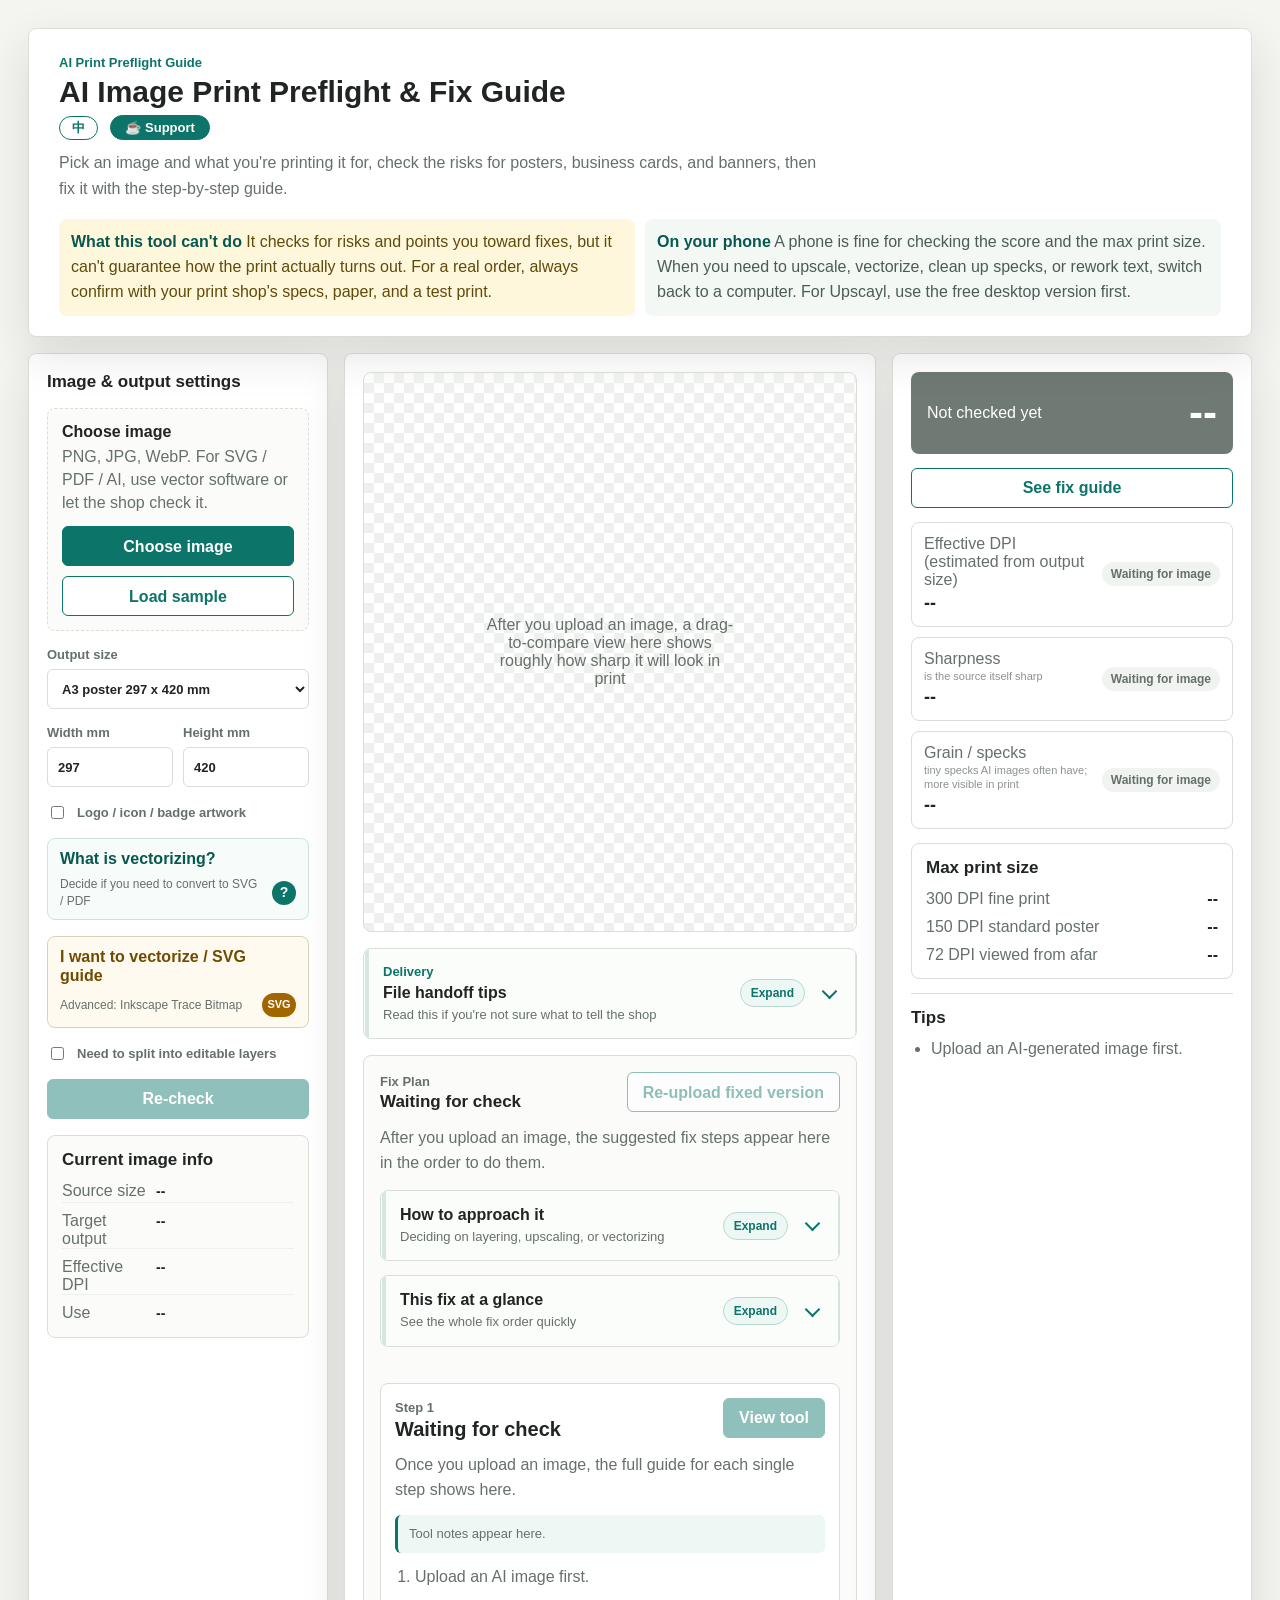
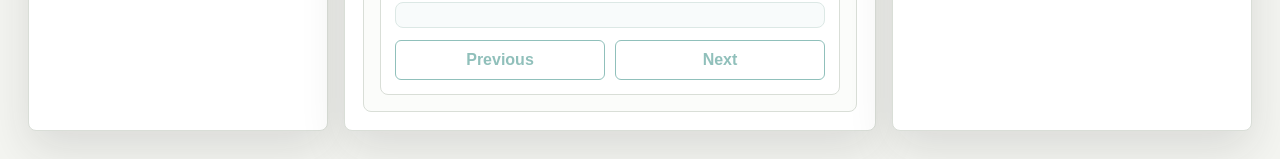
==== commit 25da317e: "Add Ko-fi support button, FUNDING.yml and README section Co-Authored-By: Claude Opus 4.8 <noreply@an" ====
--- a/index.en.html
+++ b/index.en.html
@@ -14,6 +14,7 @@
             <p class="eyebrow">AI Print Preflight Guide</p>
             <h1>AI Image Print Preflight & Fix Guide</h1>
             <a class="lang-switch" href="./index.html">中</a>
+            <a class="support-btn" href="https://ko-fi.com/kuanming" target="_blank" rel="noopener">☕ Support</a>
             <p>Pick an image and what you're printing it for, check the risks for posters, business cards, and banners, then fix it with the step-by-step guide.</p>
           </div>
           <div class="hero-notes">
--- a/styles.css
+++ b/styles.css
@@ -1422,3 +1422,23 @@
   background: var(--accent);
   color: #fff;
 }
+
+.support-btn {
+  display: inline-block;
+  margin-top: 6px;
+  margin-left: 8px;
+  padding: 4px 14px;
+  border: 1px solid var(--accent);
+  border-radius: 999px;
+  background: var(--accent);
+  color: #fff;
+  font-size: 13px;
+  font-weight: 800;
+  text-decoration: none;
+  transition: filter 0.15s ease, transform 0.1s ease;
+}
+
+.support-btn:hover {
+  filter: brightness(1.1);
+  transform: translateY(-1px);
+}
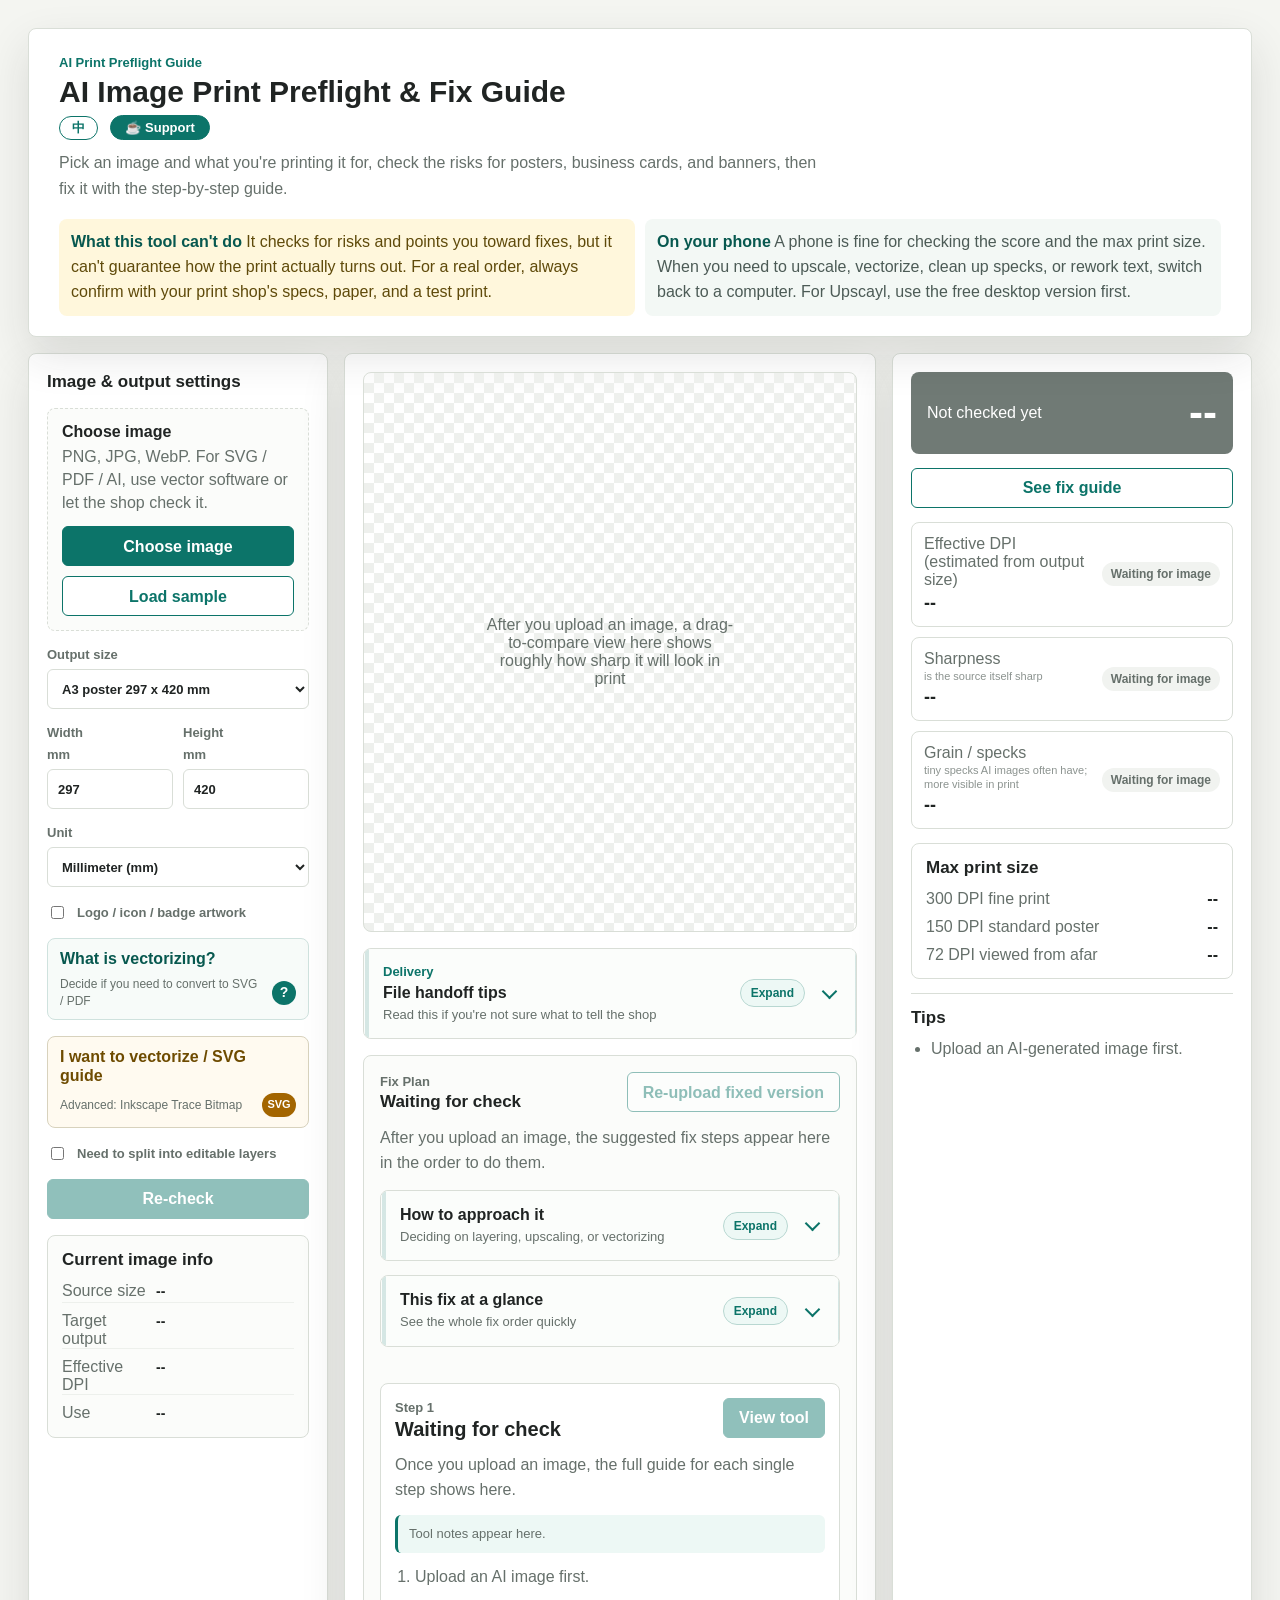
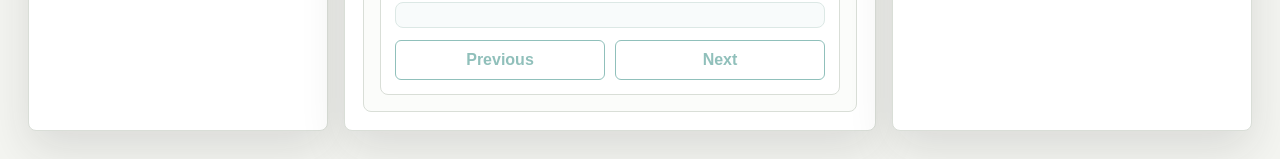
==== commit 1c965b75: "Add mm/cm unit toggle and improve print preview accuracy - Add a mm/cm unit selector for the output " ====
--- a/index.en.html
+++ b/index.en.html
@@ -3,7 +3,42 @@
   <head>
     <meta charset="utf-8" />
     <meta name="viewport" content="width=device-width, initial-scale=1" />
-    <title>AI Image Print Preflight & Fix Guide</title>
+    <link rel="icon" type="image/png" href="favicon.png" />
+    <link rel="apple-touch-icon" href="favicon.png" />
+    <title>AI Image Print Preflight &amp; Fix Guide｜DPI / size / CMYK check</title>
+    <meta name="description" content="A local, in-browser AI image print-preflight checker. Upload an image to assess DPI, max print size, bleed, and CMYK color-shift risk, with a red/yellow/green score and step-by-step fixes. No upload, free and open source." />
+    <meta name="robots" content="index, follow" />
+    <link rel="canonical" href="https://zxc02621948-sketch.github.io/ai-print-preflight/index.en.html" />
+    <link rel="alternate" hreflang="zh-Hant" href="https://zxc02621948-sketch.github.io/ai-print-preflight/" />
+    <link rel="alternate" hreflang="en" href="https://zxc02621948-sketch.github.io/ai-print-preflight/index.en.html" />
+    <link rel="alternate" hreflang="x-default" href="https://zxc02621948-sketch.github.io/ai-print-preflight/" />
+    <meta name="theme-color" content="#0c7469" />
+    <meta property="og:type" content="website" />
+    <meta property="og:site_name" content="Kuanming Tools" />
+    <meta property="og:locale" content="en_US" />
+    <meta property="og:locale:alternate" content="zh_TW" />
+    <meta property="og:title" content="AI Image Print Preflight &amp; Fix Guide｜DPI / size / CMYK check" />
+    <meta property="og:description" content="Upload an AI image to assess DPI, max print size, bleed, and CMYK color-shift risk, with a red/yellow/green score and step-by-step fixes. No upload, free and open source." />
+    <meta property="og:url" content="https://zxc02621948-sketch.github.io/ai-print-preflight/index.en.html" />
+    <meta property="og:image" content="https://zxc02621948-sketch.github.io/ai-print-preflight/assets/social-card.png" />
+    <meta name="twitter:card" content="summary_large_image" />
+    <meta name="twitter:title" content="AI Image Print Preflight &amp; Fix Guide｜DPI / size / CMYK check" />
+    <meta name="twitter:description" content="Assess DPI, max print size, bleed, and CMYK color-shift risk, with a red/yellow/green score and step-by-step fixes. No upload, free and open source." />
+    <meta name="twitter:image" content="https://zxc02621948-sketch.github.io/ai-print-preflight/assets/social-card.png" />
+    <script type="application/ld+json">
+    {
+      "@context": "https://schema.org",
+      "@type": "WebApplication",
+      "name": "AI Image Print Preflight & Fix Guide",
+      "url": "https://zxc02621948-sketch.github.io/ai-print-preflight/index.en.html",
+      "applicationCategory": "DesignApplication",
+      "operatingSystem": "Web",
+      "offers": { "@type": "Offer", "price": "0", "priceCurrency": "USD" },
+      "inLanguage": "en",
+      "description": "A local, in-browser AI image print-preflight checker. Upload an image to assess DPI, max print size, bleed, and CMYK color-shift risk, with a red/yellow/green score and step-by-step fixes.",
+      "author": { "@type": "Person", "name": "Kuanming" }
+    }
+    </script>
     <link rel="stylesheet" href="styles.css" />
   </head>
   <body>
@@ -52,14 +87,22 @@
 
             <div class="two-cols">
               <label>
-                Width mm
+                Width <span class="unit-label">mm</span>
                 <input id="widthMm" type="number" min="1" step="1" value="297" />
               </label>
               <label>
-                Height mm
+                Height <span class="unit-label">mm</span>
                 <input id="heightMm" type="number" min="1" step="1" value="420" />
               </label>
             </div>
+
+            <label>
+              Unit
+              <select id="unit">
+                <option value="mm">Millimeter (mm)</option>
+                <option value="cm">Centimeter (cm)</option>
+              </select>
+            </label>
 
             <div class="switch-row">
               <input id="isLogoAsset" type="checkbox" />
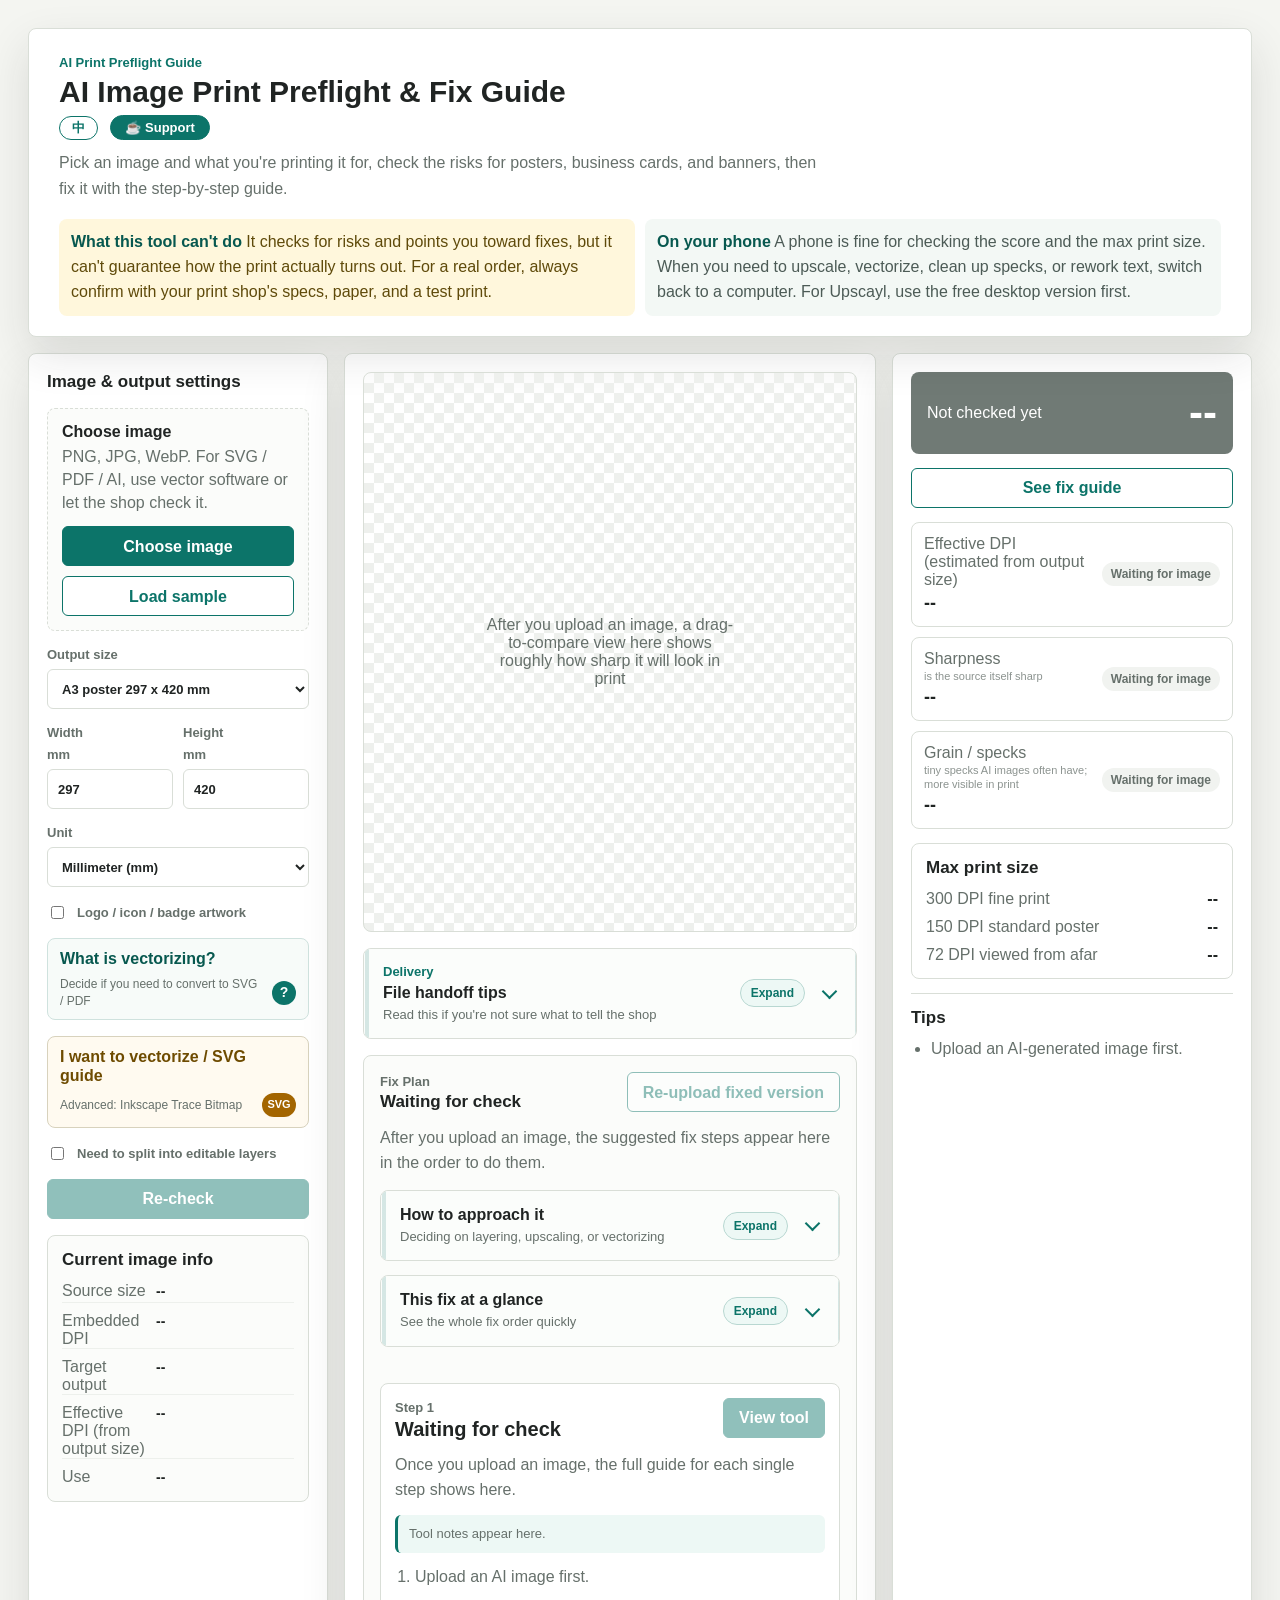
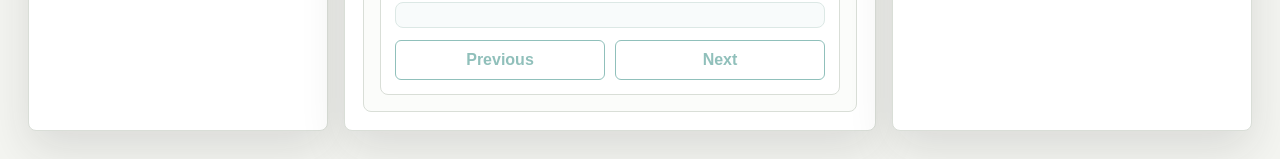
==== commit b2b7e35b: "Show embedded DPI and grade sharpness targets by viewing distance - Read and display the file's embe" ====
--- a/index.en.html
+++ b/index.en.html
@@ -130,8 +130,9 @@
               <h2>Current image info</h2>
               <div class="info-grid">
                 <div><span>Source size</span><strong id="infoPixels">--</strong></div>
+                <div><span>Embedded DPI</span><strong id="infoOrigDpi">--</strong></div>
                 <div><span>Target output</span><strong id="infoTarget">--</strong></div>
-                <div><span>Effective DPI</span><strong id="infoDpi">--</strong></div>
+                <div><span>Effective DPI (from output size)</span><strong id="infoDpi">--</strong></div>
                 <div><span>Use</span><strong id="infoUse">--</strong></div>
               </div>
             </div>
